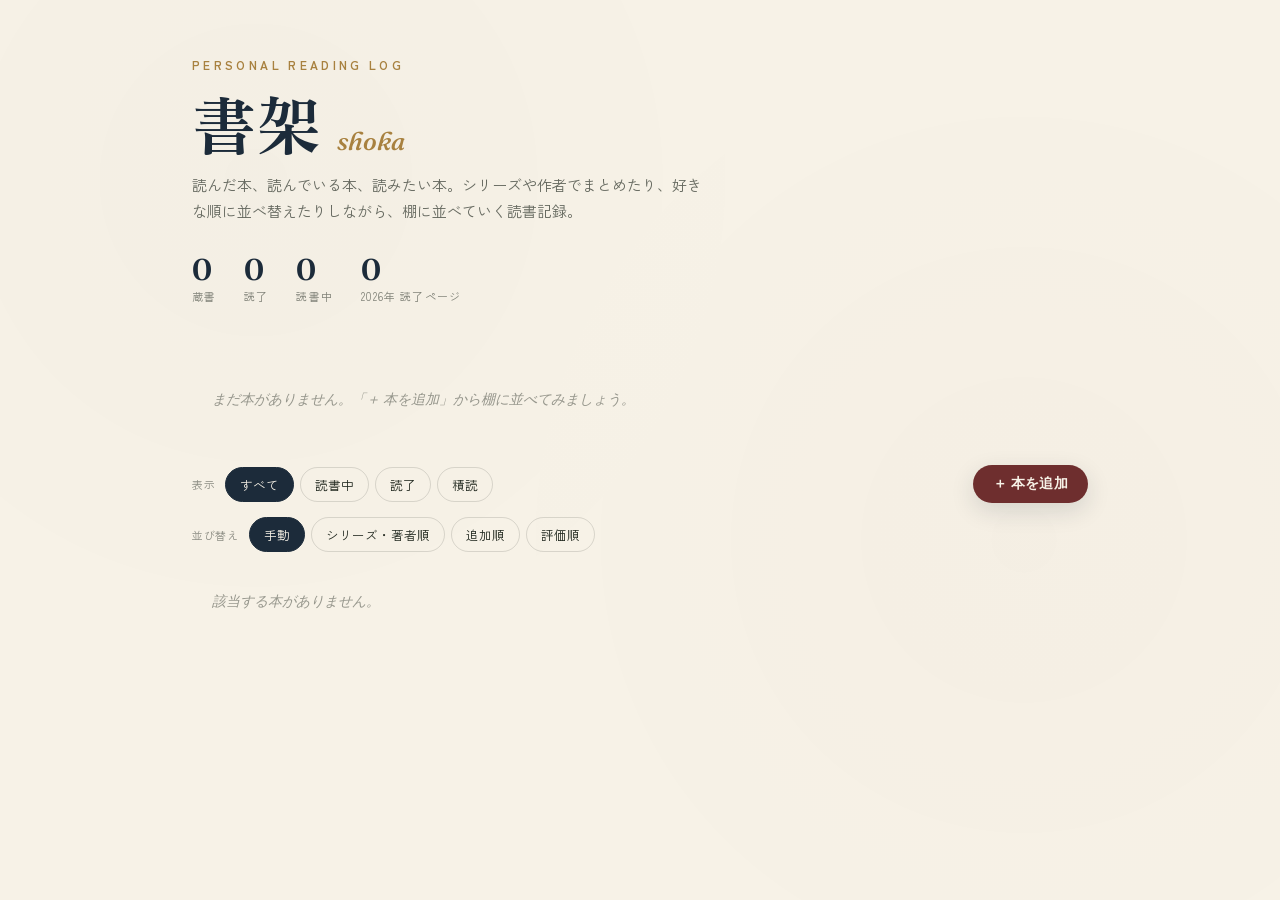
==== index.html @ 1a3891f1 "correction" ====
<!DOCTYPE html>
<html lang="ja">
<head>
<meta charset="UTF-8">
<meta name="viewport" content="width=device-width, initial-scale=1.0">
<title>書架 -shoka- 読書記録</title>
<link rel="preconnect" href="https://fonts.googleapis.com">
<link href="https://fonts.googleapis.com/css2?family=Fraunces:opsz,wght@9..144,400;9..144,500;9..144,600;9..144,700&family=Zen+Kaku+Gothic+New:wght@400;500;700&family=Zen+Old+Mincho:wght@500;700&display=swap" rel="stylesheet">
<link rel="stylesheet" href="style.css">
</head>
<body>
<div class="texture"></div>
 
<header class="hero">
  <div class="eyebrow">Personal reading log</div>
  <h1 class="title">書架<span class="roman">shoka</span></h1>
  <p class="tagline">読んだ本、読んでいる本、読みたい本。シリーズや作者でまとめたり、好きな順に並べ替えたりしながら、棚に並べていく読書記録。</p>
  <div class="stats-row" id="statsRow"></div>
</header>
 
<div class="shelf-wrap">
  <div id="shelf"></div>
</div>
 
<div class="controls">
  <div class="controls-line">
    <div class="control-group" id="filters">
      <span class="group-label">表示</span>
      <button class="filter-btn active" data-filter="all">すべて</button>
      <button class="filter-btn" data-filter="reading">読書中</button>
      <button class="filter-btn" data-filter="completed">読了</button>
      <button class="filter-btn" data-filter="want">積読</button>
    </div>
    <button class="add-btn" id="openAdd">＋ 本を追加</button>
  </div>
  <div class="controls-line">
    <div class="control-group" id="sortModes">
      <span class="group-label">並び替え</span>
      <button class="filter-btn active" data-sort="manual">手動</button>
      <button class="filter-btn" data-sort="group">シリーズ・著者順</button>
      <button class="filter-btn" data-sort="added">追加順</button>
      <button class="filter-btn" data-sort="rating">評価順</button>
    </div>
  </div>
</div>
 
<div class="list" id="list"></div>
 
<div class="overlay" id="overlay">
  <div class="modal">
    <h2 id="modalTitle">本を追加</h2>
    <div class="hint">シリーズ物は「シリーズ名」を同じ表記で入力すると、まとめて並べられます。空欄のままなら著者名で自動的にグループ化されます。</div>
    <input type="hidden" id="editId">
    <div class="field">
      <label>タイトル</label>
      <input type="text" id="fTitle" placeholder="例：ノルウェイの森">
    </div>
    <div class="field">
      <label>著者</label>
      <input type="text" id="fAuthor" placeholder="例：村上春樹">
    </div>
    <div class="row3">
      <div class="field">
        <label>シリーズ名（任意）</label>
        <input type="text" id="fSeries" placeholder="例：三体シリーズ">
      </div>
      <div class="field">
        <label>巻数</label>
        <input type="number" id="fVolume" placeholder="1" min="0">
      </div>
    </div>
    <div class="row2">
      <div class="field">
        <label>ジャンル</label>
        <div class="field">
<label>本の色</label>

<select id="fColor">
<option value="burgundy">ワインレッド</option>
<option value="green">深緑</option>
<option value="navy">ネイビー</option>
<option value="brass">真鍮</option>
<option value="purple">紫</option>
<option value="blue">ブルー</option>
<option value="brown">ブラウン</option>
<option value="black">ブラック</option>
</select>

</div>
        <select id="fGenre">
          <option>小説</option>
          <option>エッセイ</option>
          <option>ノンフィクション</option>
          <option>ビジネス</option>
          <option>詩歌</option>
          <option>技術書</option>
          <option>その他</option>
        </select>
      </div>
      <div class="field">
  <label>本の色</label>
  <select id="fColor">
    <option value="burgundy">ワインレッド</option>
    <option value="green">深緑</option>
    <option value="navy">ネイビー</option>
    <option value="brass">真鍮</option>
    <option value="purple">紫</option>
    <option value="blue">ブルー</option>
    <option value="brown">ブラウン</option>
    <option value="black">ブラック</option>
  </select>
</div>
      <div class="field">
        <label>ステータス</label>
        <select id="fStatus">
          <option value="want">積読</option>
          <option value="reading">読書中</option>
          <option value="completed">読了</option>
        </select>
      </div>
    </div>
    <div class="row2">
      <div class="field">
        <label>総ページ数</label>
        <input type="number" id="fTotal" placeholder="320" min="1">
      </div>
      <div class="field">
        <label>現在のページ</label>
        <input type="number" id="fCurrent" placeholder="0" min="0">
      </div>
    </div>
    <div class="field">
      <label>評価</label>
      <div class="star-picker" id="starPicker">★★★★★</div>
    </div>
    <div class="field">
      <label>メモ</label>
      <textarea id="fNotes" placeholder="感想やお気に入りの一節など"></textarea>
    </div>
    <div class="modal-actions">
      <button class="btn ghost" id="cancelBtn">キャンセル</button>
      <button class="btn danger" id="deleteBtn" style="display:none;">削除</button>
      <button class="btn primary" id="saveBtn">保存する</button>
    </div>
  </div>
</div>
 
<div class="toast" id="toast"></div>
 
<script src="script.js"></script>
</body>
</html>
---- style.css ----
:root{
    --paper: #F7F2E7;
    --paper-deep: #EFE7D6;
    --ink: #21281F;
    --navy: #1C2B3A;
    --forest: #2F4538;
    --brass: #A8813F;
    --brass-bright: #C79A4B;
    --burgundy: #6E2E2E;
    --line: rgba(33,40,31,0.14);
    --shadow: 0 8px 24px rgba(28,43,58,0.14);
  }
  *{box-sizing:border-box;}
  html,body{margin:0;padding:0;}
  body{
    background:var(--paper);
    color:var(--ink);
    font-family:'Zen Kaku Gothic New', sans-serif;
    min-height:100vh;
    -webkit-font-smoothing:antialiased;
  }
  .texture{
    position:fixed; inset:0; pointer-events:none; z-index:0; opacity:0.5;
    background-image:
      radial-gradient(circle at 20% 20%, rgba(28,43,58,0.03) 0, transparent 40%),
      radial-gradient(circle at 80% 60%, rgba(110,46,46,0.03) 0, transparent 45%);
  }
  header.hero{
    position:relative; z-index:1;
    padding: 56px 32px 40px;
    max-width:960px; margin:0 auto;
  }
  .eyebrow{
    font-size:12px; letter-spacing:0.28em; text-transform:uppercase;
    color:var(--brass); font-weight:700; margin-bottom:14px;
  }
  h1.title{
    font-family:'Zen Old Mincho', serif;
    font-weight:700;
    font-size:clamp(38px, 7vw, 64px);
    margin:0 0 10px 0;
    color:var(--navy);
    letter-spacing:0.02em;
    line-height:1.1;
  }
  h1.title .roman{
    font-family:'Fraunces', serif;
    font-style:italic;
    font-weight:500;
    font-size:0.4em;
    color:var(--brass);
    margin-left:14px;
    letter-spacing:0;
  }
  .tagline{
    font-size:15px; color:rgba(33,40,31,0.68); max-width:520px; line-height:1.7;
  }
 
  .stats-row{
    display:flex; gap:28px; margin-top:28px; flex-wrap:wrap;
  }
  .stat{ font-family:'Fraunces', serif; }
  .stat .num{ font-size:30px; font-weight:600; color:var(--navy); }
  .stat .label{
    font-size:11px; letter-spacing:0.1em; text-transform:uppercase; color:rgba(33,40,31,0.55);
    font-family:'Zen Kaku Gothic New', sans-serif;
  }
  /* --- The Shelf: signature element --- */
  .shelf-wrap{
    position:relative; z-index:1;
    max-width:960px; margin:0 auto; padding: 8px 32px 0;
  }
  #shelf{ padding-top:8px; }
  .shelf-row{
    display:flex; align-items:flex-end; gap:2px;
    padding: 0 14px;
  }
  .plank{
    height:16px;
    background: linear-gradient(180deg, #8a5a2b, #6b4522 60%, #5a3a1c);
    border-radius:2px;
    box-shadow: 0 6px 10px rgba(0,0,0,0.25), inset 0 2px 0 rgba(255,255,255,0.15);
    margin: 0 0 22px 0;
  }
  .spine{
    flex:0 0 auto;
    width:30px;
    border-radius:3px 3px 1px 1px;
    display:flex; align-items:flex-end; justify-content:center;
    padding-bottom:8px;
    cursor:pointer;
    position:relative;
    transition: transform .18s ease, box-shadow .18s ease, opacity .15s ease;
    box-shadow: inset -3px 0 6px rgba(0,0,0,0.18), inset 2px 0 0 rgba(255,255,255,0.12), 0 3px 6px rgba(0,0,0,0.15);
    border-top:3px solid rgba(255,255,255,0.25);
  }
  .spine:hover{ transform: translateY(-6px); }
  .spine[draggable="true"]{ cursor:grab; }
  .spine.dragging{ opacity:0.35; }
  .spine.drag-over{ outline:2px dashed var(--brass-bright); outline-offset:2px; }
  .spine .spine-title{
    writing-mode: vertical-rl;
    text-orientation: mixed;
    font-family:'Zen Old Mincho', serif;
    font-size:11px;
    color:rgba(255,255,255,0.92);
    letter-spacing:0.04em;
    max-height:calc(100% - 10px);
    overflow:hidden;
    white-space:nowrap;
    text-overflow:ellipsis;
  }
  .spine.want{ opacity:0.55; border-style:dashed; border-width:1px; border-color:rgba(255,255,255,0.5); box-shadow:none; }
  .spine .badge{
    position:absolute; top:6px; left:50%; transform:translateX(-50%);
    width:6px; height:6px; border-radius:50%;
    background: var(--brass-bright);
    box-shadow:0 0 0 2px rgba(0,0,0,0.15);
  }
  .group-divider{
    flex:0 0 auto; width:18px; align-self:stretch;
    display:flex; align-items:flex-end; justify-content:center;
    position:relative; padding-bottom:8px;
  }
  .group-divider::before{
    content:''; position:absolute; left:50%; bottom:0; top:6px; width:2px;
    background:rgba(33,40,31,0.18); transform:translateX(-50%);
  }
  .group-divider .div-label{
    writing-mode: vertical-rl; text-orientation:mixed;
    font-family:'Zen Kaku Gothic New', sans-serif; font-size:9.5px; font-weight:700;
    letter-spacing:0.05em; color:var(--brass); white-space:nowrap; overflow:hidden;
    max-height:100%; opacity:0.85;
  }
   .empty-shelf{
    color:rgba(33,40,31,0.45); font-size:14px; padding: 30px 20px; font-family:'Fraunces',serif; font-style:italic;
  }
 
  /* --- Controls --- */
  .controls{
    max-width:960px; margin: 26px auto 0; padding: 0 32px;
    display:flex; flex-direction:column; gap:14px;
    position:relative; z-index:1;
  }
  .controls-line{
    display:flex; justify-content:space-between; align-items:center; gap:16px; flex-wrap:wrap;
  }
  .control-group{ display:flex; gap:6px; flex-wrap:wrap; align-items:center; }
  .control-group .group-label{
    font-size:11px; color:rgba(33,40,31,0.5); letter-spacing:0.06em; margin-right:4px;
  }
  .filter-btn{
    border:1px solid var(--line); background:transparent; color:var(--ink);
    padding:7px 14px; border-radius:20px; font-size:12.5px; cursor:pointer;
    font-family:'Zen Kaku Gothic New', sans-serif;
    transition: all .15s ease;
  }
  .filter-btn.active{ background:var(--navy); color:var(--paper); border-color:var(--navy); }
  .filter-btn:hover:not(.active){ border-color:var(--navy); }
 
  .add-btn{
    background:var(--burgundy); color:var(--paper); border:none;
    padding:10px 20px; border-radius:20px; font-size:13.5px; cursor:pointer;
    font-weight:700; letter-spacing:0.02em;
    box-shadow: var(--shadow);
    transition: transform .12s ease, background .15s ease;
  }
  .add-btn:hover{ background:#7d3636; transform:translateY(-1px); }
 
  /* --- Book list --- */
  .list{
    max-width:960px; margin: 10px auto 80px; padding: 0 32px;
    display:grid; gap:12px;
    position:relative; z-index:1;
  }
  .group-header{
    font-family:'Zen Old Mincho', serif; font-size:13.5px; color:var(--brass);
    padding: 16px 4px 6px; border-bottom:1px solid var(--line); margin-top:2px;
    letter-spacing:0.05em;
  }
  .card{
    background:var(--paper-deep);
    border:1px solid var(--line);
    border-radius:10px;
    padding:14px 16px;
    display:flex; gap:14px; align-items:center;
  }
  .card:hover{ border-color:var(--brass); }
  .swatch{ width:8px; align-self:stretch; border-radius:4px; flex:0 0 auto; }
  .card-body{ flex:1; min-width:0; cursor:pointer; }
  .card-title{ font-family:'Zen Old Mincho', serif; font-weight:700; font-size:16.5px; color:var(--navy); }
  .card-meta{ font-size:12px; color:rgba(33,40,31,0.6); margin-top:3px; }
  .progress-track{
    height:5px; background:rgba(33,40,31,0.1); border-radius:3px; margin-top:9px; overflow:hidden;
  }
  .progress-fill{ height:100%; background:var(--brass); border-radius:3px; }
  .stars{ font-size:13px; color:var(--brass); letter-spacing:1px; white-space:nowrap; }
  .status-chip{
    font-size:10.5px; padding:4px 9px; border-radius:12px; white-space:nowrap;
    text-transform:uppercase; letter-spacing:0.06em; font-weight:700;
  }
  .status-chip.reading{ background:rgba(47,69,56,0.15); color:var(--forest); }
  .status-chip.completed{ background:rgba(168,129,63,0.18); color:var(--brass); }
  .status-chip.want{ background:rgba(28,43,58,0.1); color:var(--navy); }
  .move-btns{ display:flex; flex-direction:column; gap:3px; flex:0 0 auto; }
  .move-btns button{
    width:24px; height:20px; border:1px solid var(--line); background:white; color:var(--navy);
    border-radius:5px; cursor:pointer; font-size:11px; line-height:1; padding:0;
  }
  .move-btns button:hover{ border-color:var(--brass); }
  .move-btns button:disabled{ opacity:0.3; cursor:default; }
 
  /* --- Modal --- */
  .overlay{
    position:fixed; inset:0; background:rgba(28,20,12,0.45); backdrop-filter: blur(2px);
    display:none; align-items:center; justify-content:center; z-index:10; padding:20px;
  }
  .overlay.open{ display:flex; }
  .modal{
    background:var(--paper); border-radius:14px; width:100%; max-width:460px;
    max-height:88vh; overflow-y:auto;
    padding:28px 26px; box-shadow:0 30px 60px rgba(0,0,0,0.35);
  }
  .modal h2{ font-family:'Zen Old Mincho', serif; margin:0 0 6px; color:var(--navy); font-size:22px; }
  .modal .hint{ font-size:11.5px; color:rgba(33,40,31,0.5); margin-bottom:16px; line-height:1.6; }
  .field{ margin-bottom:14px; }
  .field label{ display:block; font-size:11.5px; color:rgba(33,40,31,0.6); margin-bottom:5px; letter-spacing:0.05em; }
  .field input, .field select, .field textarea{
    width:100%; padding:9px 11px; border:1px solid var(--line); border-radius:8px;
    font-family:'Zen Kaku Gothic New', sans-serif; font-size:14px; background:white; color:var(--ink);
  }
  .field textarea{ resize:vertical; min-height:56px; }
  .row2{ display:grid; grid-template-columns:1fr 1fr; gap:12px; }
  .row3{ display:grid; grid-template-columns:2fr 1fr; gap:12px; }
  .modal-actions{ display:flex; gap:10px; margin-top:20px; }
  .btn{ flex:1; padding:11px; border-radius:8px; border:none; font-size:13.5px; font-weight:700; cursor:pointer; }
  .btn.primary{ background:var(--forest); color:white; }
  .btn.ghost{ background:transparent; border:1px solid var(--line); color:var(--ink); }
  .btn.danger{ background:transparent; color:var(--burgundy); border:1px solid var(--burgundy); }
  .star-picker{ font-size:22px; letter-spacing:4px; cursor:pointer; color:rgba(33,40,31,0.25); }
  .star-picker span.on{ color:var(--brass); }
   .toast{
    position:fixed; bottom:24px; left:50%; transform:translateX(-50%) translateY(20px);
    background:var(--navy); color:var(--paper); padding:11px 20px; border-radius:24px;
    font-size:13px; opacity:0; transition: all .25s ease; pointer-events:none; z-index:20;
  }
  .toast.show{ opacity:1; transform:translateX(-50%) translateY(0); }
 
  @media (max-width:560px){
    .row2, .row3{ grid-template-columns:1fr; }
    header.hero{ padding:40px 18px 28px; }
    .shelf-wrap, .controls, .list{ padding-left:18px; padding-right:18px; }
  }
  @media (prefers-reduced-motion: reduce){
    *{ transition:none !important; }
  }
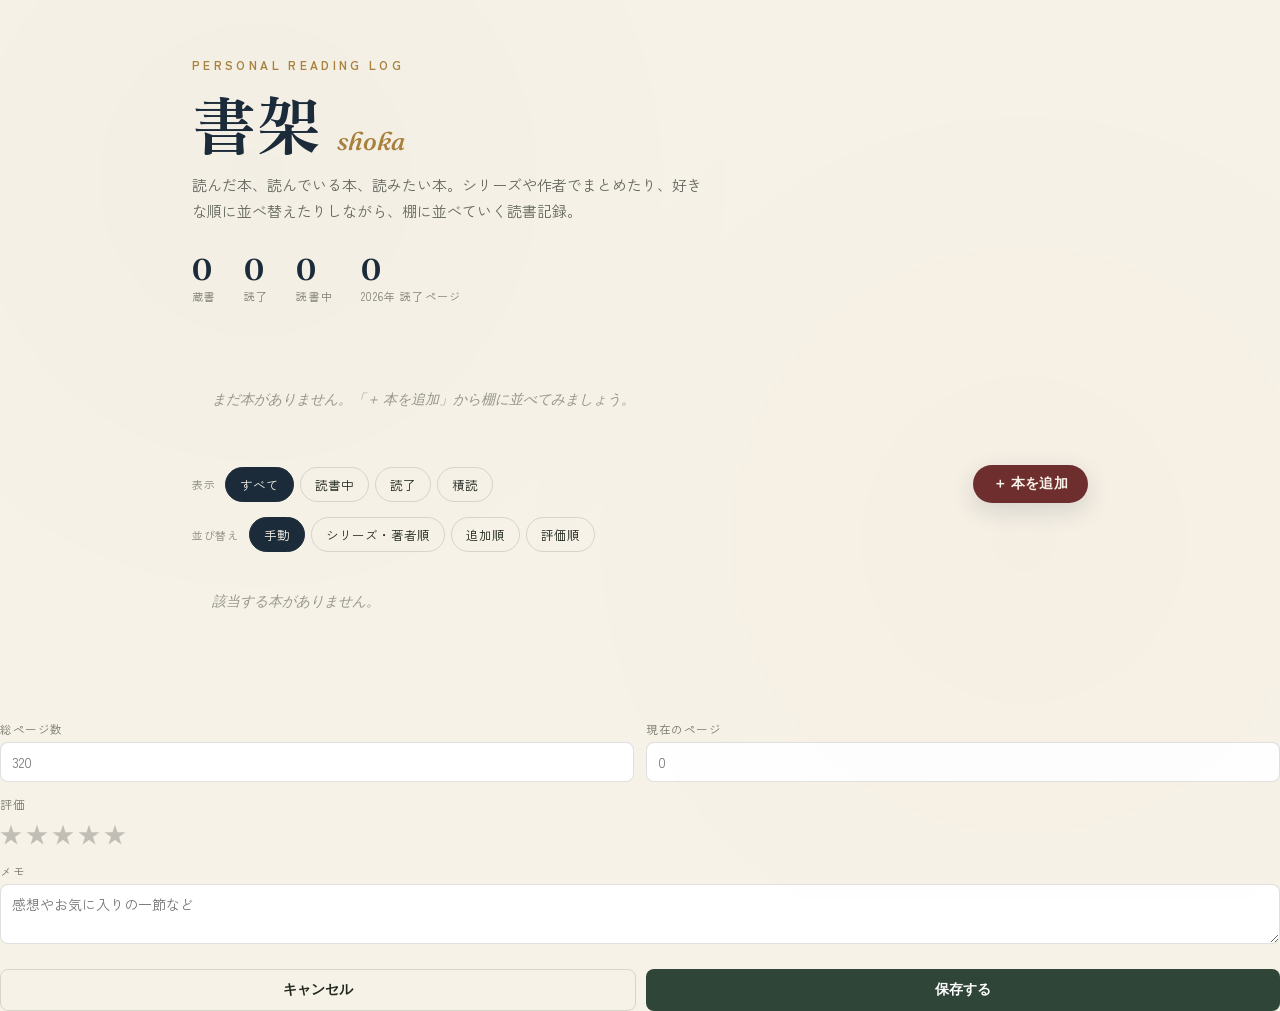
==== commit f059f2f6: "correction" ====
--- a/index.html
+++ b/index.html
@@ -70,21 +70,7 @@
       </div>
     </div>
     <div class="row2">
-      <div class="field">
-        <label>ジャンル</label>
-        <div class="field">
-<label>本の色</label>
-
-<select id="fColor">
-<option value="burgundy">ワインレッド</option>
-<option value="green">深緑</option>
-<option value="navy">ネイビー</option>
-<option value="brass">真鍮</option>
-<option value="purple">紫</option>
-<option value="blue">ブルー</option>
-<option value="brown">ブラウン</option>
-<option value="black">ブラック</option>
-</select>
+    
 
 </div>
         <select id="fGenre">
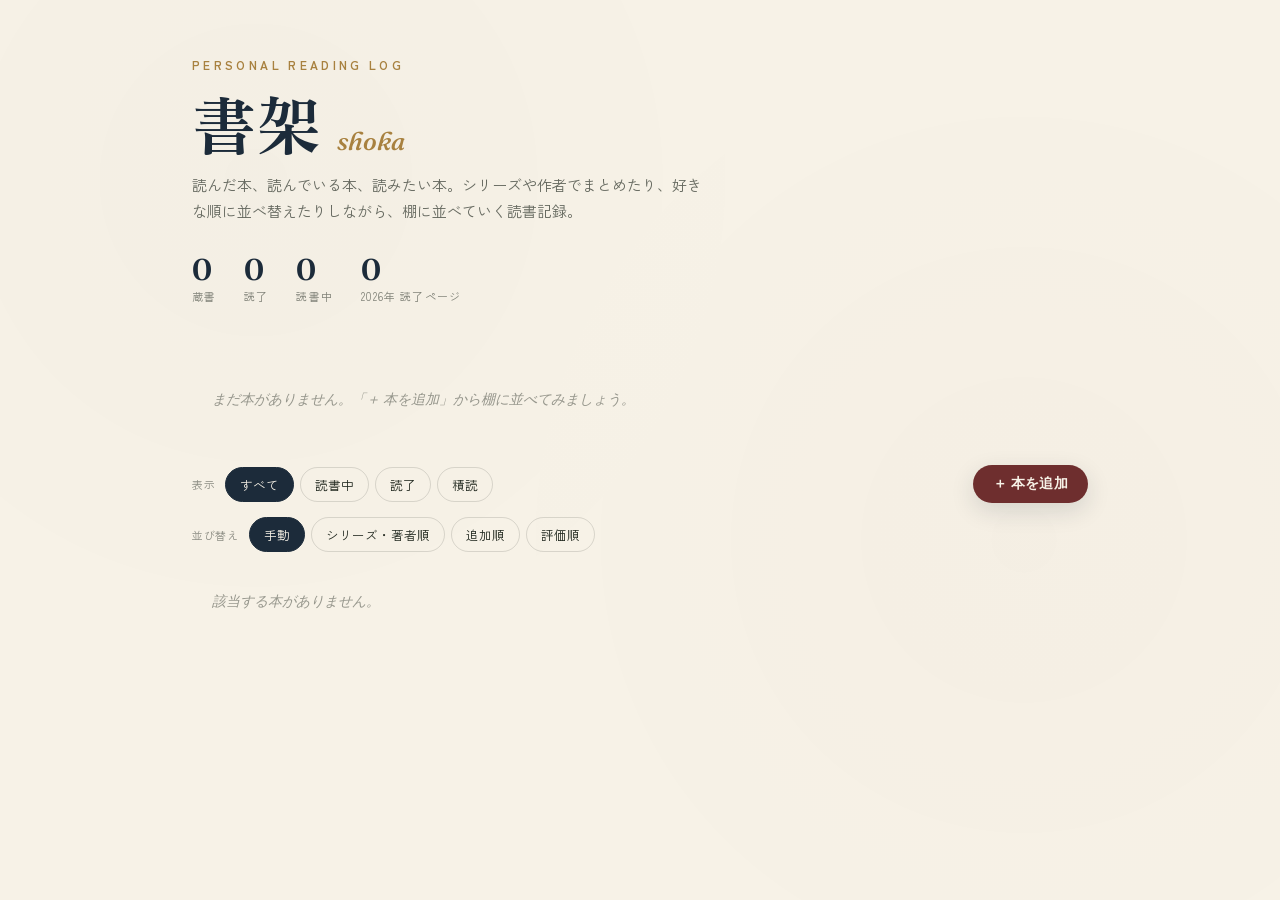
==== commit 811210a0: "correction" ====
--- a/index.html
+++ b/index.html
@@ -70,32 +70,45 @@
       </div>
     </div>
     <div class="row2">
-    
+
+  <div class="field">
+    <label>ジャンル</label>
+    <select id="fGenre">
+      <option>小説</option>
+      <option>エッセイ</option>
+      <option>ノンフィクション</option>
+      <option>ビジネス</option>
+      <option>詩歌</option>
+      <option>技術書</option>
+      <option>その他</option>
+    </select>
+  </div>
+
+  <div class="field">
+    <label>本の色</label>
+    <select id="fColor">
+      <option value="burgundy">ワインレッド</option>
+      <option value="green">深緑</option>
+      <option value="navy">ネイビー</option>
+      <option value="brass">真鍮</option>
+      <option value="purple">紫</option>
+      <option value="blue">ブルー</option>
+      <option value="brown">ブラウン</option>
+      <option value="black">ブラック</option>
+    </select>
+  </div>
 
 </div>
-        <select id="fGenre">
-          <option>小説</option>
-          <option>エッセイ</option>
-          <option>ノンフィクション</option>
-          <option>ビジネス</option>
-          <option>詩歌</option>
-          <option>技術書</option>
-          <option>その他</option>
-        </select>
-      </div>
-      <div class="field">
-  <label>本の色</label>
-  <select id="fColor">
-    <option value="burgundy">ワインレッド</option>
-    <option value="green">深緑</option>
-    <option value="navy">ネイビー</option>
-    <option value="brass">真鍮</option>
-    <option value="purple">紫</option>
-    <option value="blue">ブルー</option>
-    <option value="brown">ブラウン</option>
-    <option value="black">ブラック</option>
+
+<div class="field">
+  <label>ステータス</label>
+  <select id="fStatus">
+    <option value="want">積読</option>
+    <option value="reading">読書中</option>
+    <option value="completed">読了</option>
   </select>
 </div>
+      
       <div class="field">
         <label>ステータス</label>
         <select id="fStatus">
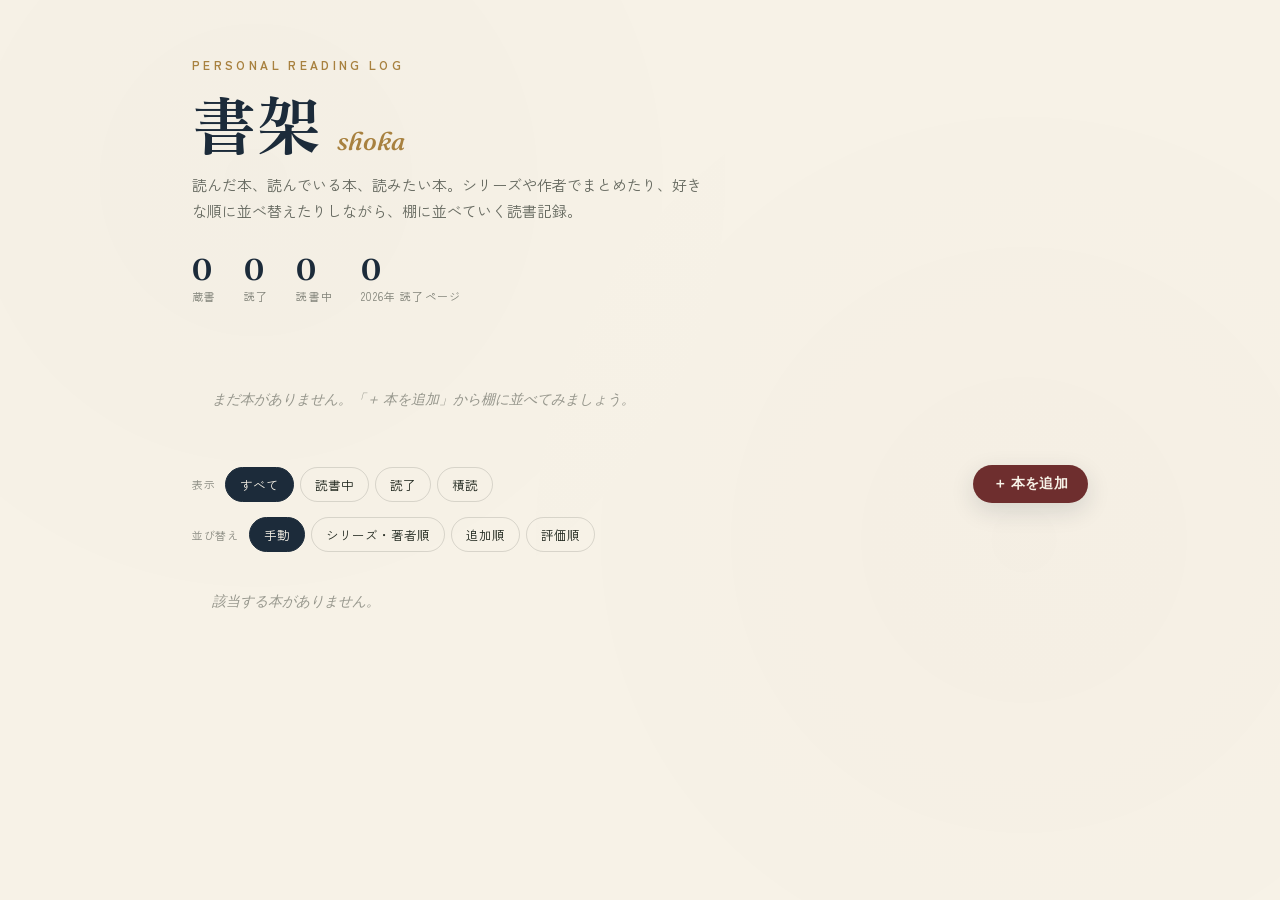
==== commit 1f1fb0d9: "correction" ====
--- a/index.html
+++ b/index.html
@@ -107,16 +107,7 @@
     <option value="reading">読書中</option>
     <option value="completed">読了</option>
   </select>
-</div>
       
-      <div class="field">
-        <label>ステータス</label>
-        <select id="fStatus">
-          <option value="want">積読</option>
-          <option value="reading">読書中</option>
-          <option value="completed">読了</option>
-        </select>
-      </div>
     </div>
     <div class="row2">
       <div class="field">
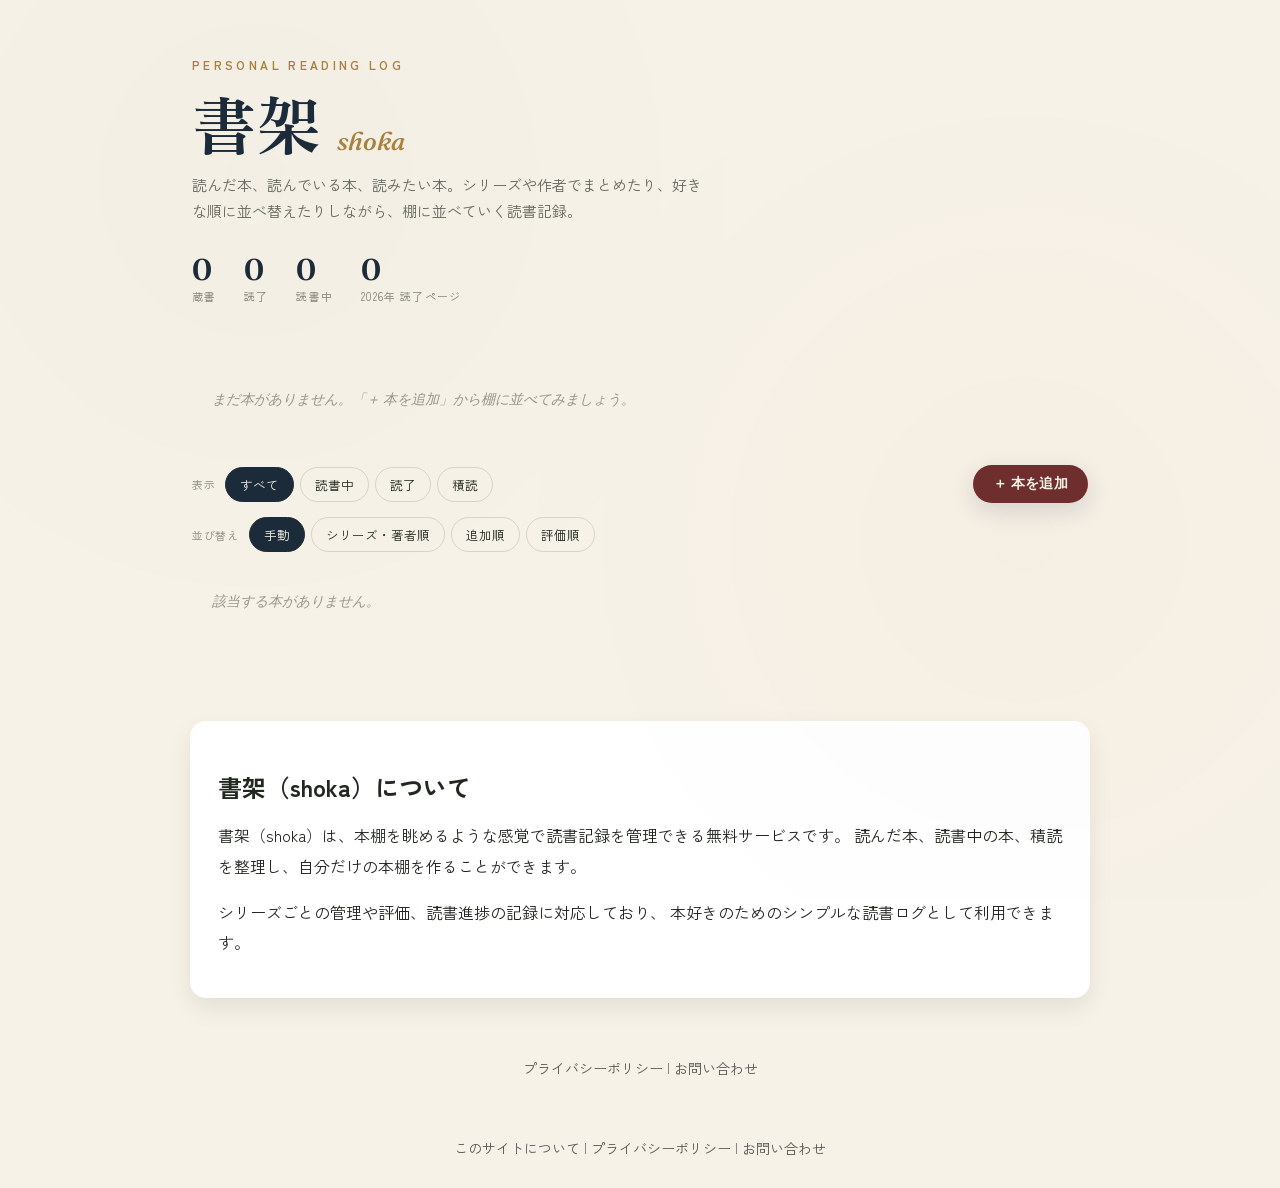
==== commit e4338552: "フッターとサイト情報ページを追加" ====
--- a/index.html
+++ b/index.html
@@ -45,6 +45,18 @@
 </div>
  
 <div class="list" id="list"></div>
+<section class="about">
+  <h2>書架（shoka）について</h2>
+  <p>
+    書架（shoka）は、本棚を眺めるような感覚で読書記録を管理できる無料サービスです。
+    読んだ本、読書中の本、積読を整理し、自分だけの本棚を作ることができます。
+  </p>
+
+  <p>
+    シリーズごとの管理や評価、読書進捗の記録に対応しており、
+    本好きのためのシンプルな読書ログとして利用できます。
+  </p>
+</section>
  
 <div class="overlay" id="overlay">
   <div class="modal">
@@ -136,7 +148,18 @@
 </div>
  
 <div class="toast" id="toast"></div>
- 
+ <footer class="footer">
+  <a href="privacy.html">プライバシーポリシー</a>
+  <span> | </span>
+  <a href="contact.html">お問い合わせ</a>
+</footer>
+<footer class="footer">
+  <a href="about.html">このサイトについて</a>
+  |
+  <a href="privacy.html">プライバシーポリシー</a>
+  |
+  <a href="contact.html">お問い合わせ</a>
+</footer>
 <script src="script.js"></script>
 </body>
 </html>
--- a/style.css
+++ b/style.css
@@ -253,4 +253,36 @@
   }
   @media (prefers-reduced-motion: reduce){
     *{ transition:none !important; }
-  }+  }
+  .footer{
+  margin:60px 0 30px;
+  text-align:center;
+  font-size:14px;
+  color:#777;
+}
+
+.footer a{
+  color:#555;
+  text-decoration:none;
+}
+
+.footer a:hover{
+  text-decoration:underline;
+}
+.about{
+    max-width:900px;
+    margin:60px auto;
+    padding:28px;
+    background:#fff;
+    border-radius:16px;
+    box-shadow:0 10px 25px rgba(0,0,0,.08);
+}
+
+.about h2{
+    margin-bottom:16px;
+}
+
+.about p{
+    line-height:1.9;
+    margin-bottom:12px;
+}
